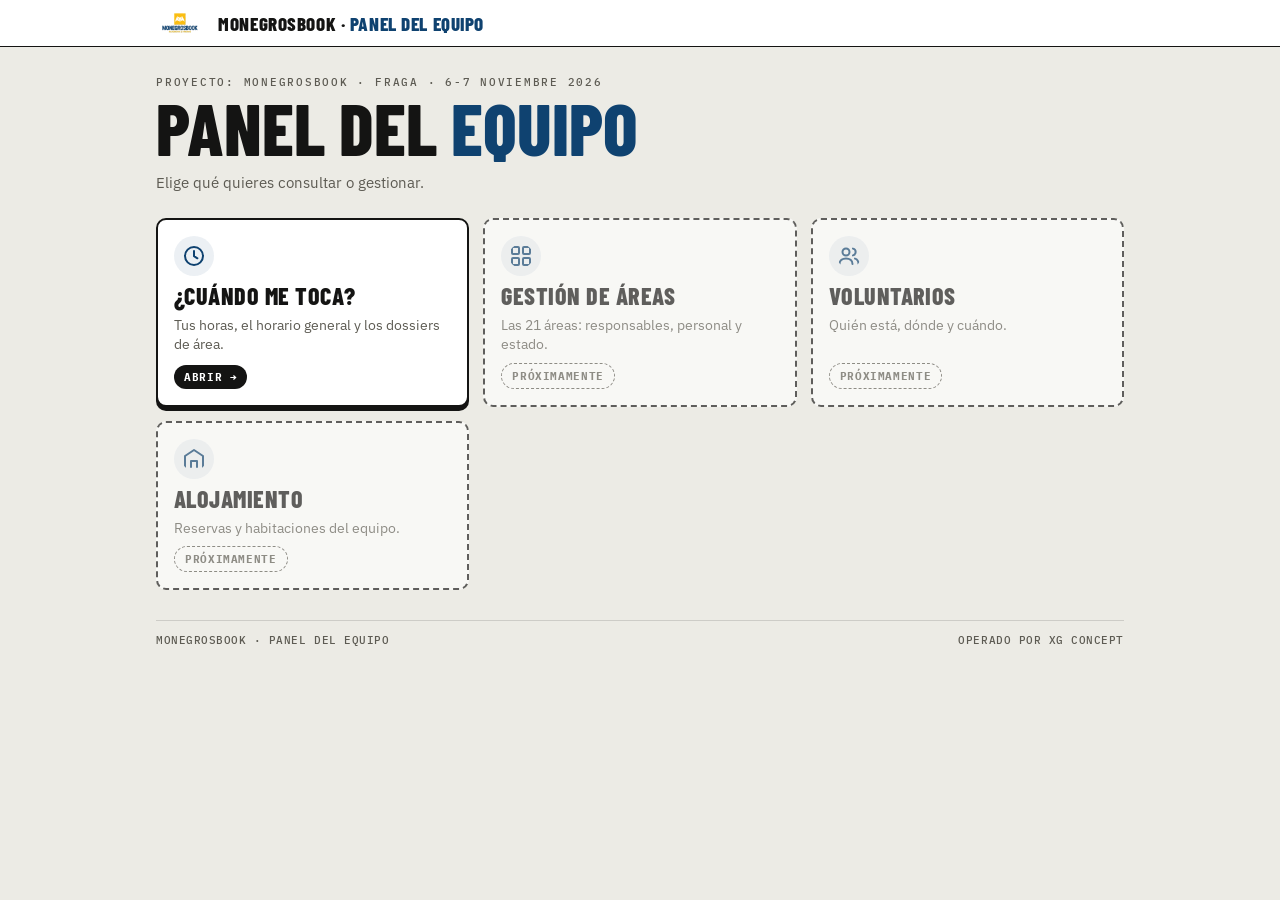
==== index.html @ dddea091 "Portada: menu del panel del equipo" ====
<!doctype html>
<html lang="es"><head><meta charset="utf-8">
<meta name="viewport" content="width=device-width,initial-scale=1,viewport-fit=cover">
<title>MonegrosBook · Panel del equipo</title>
<meta name="robots" content="noindex,nofollow">
<link rel="preconnect" href="https://fonts.googleapis.com"><link rel="preconnect" href="https://fonts.gstatic.com" crossorigin>
<link rel="stylesheet" href="https://fonts.googleapis.com/css2?family=Barlow+Condensed:wght@700;800&family=IBM+Plex+Mono:wght@500;700&family=IBM+Plex+Sans:wght@400;600&display=swap">
<style>
:root{--ground:#ecebe5;--paper:#fff;--ink:#141413;--sub:#5d5b53;--hair:rgba(20,20,19,.14);--acc:#0F4270;--acc-soft:rgba(15,66,112,.08);--amarillo:#FABD12;
--ft:"Barlow Condensed","Arial Narrow",Arial,sans-serif;--fm:"IBM Plex Mono",ui-monospace,monospace;--fx:"IBM Plex Sans",system-ui,Arial,sans-serif}
@media (prefers-color-scheme:dark){:root:not([data-theme="light"]){--ground:#121211;--paper:#1c1b19;--ink:#f1efe8;--sub:#a9a69c;--hair:rgba(241,239,232,.14);--acc:#FABD12;--acc-soft:rgba(250,189,18,.12)}}
:root[data-theme="dark"]{--ground:#121211;--paper:#1c1b19;--ink:#f1efe8;--sub:#a9a69c;--hair:rgba(241,239,232,.14);--acc:#FABD12;--acc-soft:rgba(250,189,18,.12)}
*{box-sizing:border-box}
body{margin:0;background:var(--ground);color:var(--ink);font:15px/1.45 var(--fx)}
.bar{background:var(--paper);border-bottom:1px solid var(--ink)}
.bar .in{max-width:1000px;margin:0 auto;padding:10px 16px;display:flex;align-items:center;gap:14px}
.bar img{height:26px;background:#fff;border-radius:6px;padding:3px 6px}
.bar .nm{font:800 19px var(--ft);letter-spacing:.03em;text-transform:uppercase}
.bar .nm em{font-style:normal;color:var(--acc)}
main{max-width:1000px;margin:0 auto;padding:28px 16px 48px}
.eyebrow{font:500 11px var(--fm);letter-spacing:.16em;text-transform:uppercase;color:var(--sub);margin:0 0 6px}
h1{font:800 clamp(40px,8vw,72px)/.9 var(--ft);text-transform:uppercase;margin:0}
h1 span{color:var(--acc)}
.lead{color:var(--sub);max-width:52ch;margin:12px 0 24px}
.grid{display:grid;grid-template-columns:repeat(auto-fill,minmax(260px,1fr));gap:14px}
.tile{display:flex;flex-direction:column;gap:8px;background:var(--paper);border:2px solid var(--ink);border-radius:10px;box-shadow:0 4px 0 var(--ink);padding:16px;text-decoration:none;color:inherit;transition:transform .12s,box-shadow .12s,border-color .12s}
a.tile:hover,a.tile:focus-visible{border-color:var(--acc);box-shadow:0 4px 0 var(--acc);transform:translateY(-2px);outline:none}
.tile .ic{width:40px;height:40px;padding:8px;border-radius:50%;background:var(--acc-soft);fill:none;stroke:var(--acc);stroke-width:2;stroke-linecap:round;stroke-linejoin:round}
.tile b{font:800 24px/1 var(--ft);text-transform:uppercase;letter-spacing:.02em}
.tile small{color:var(--sub);font-size:13.5px}
.tile .go{margin-top:auto;align-self:flex-start;font:700 10.5px var(--fm);letter-spacing:.06em;text-transform:uppercase;border-radius:20px;padding:5px 10px;background:var(--ink);color:var(--paper)}
.tile.soon{border-style:dashed;box-shadow:none;opacity:.65}
.tile.soon .go{background:transparent;color:var(--sub);border:1.3px dashed var(--sub)}
.foot{margin-top:30px;padding-top:12px;border-top:1px solid var(--hair);display:flex;justify-content:space-between;flex-wrap:wrap;gap:12px;font:500 10.5px var(--fm);letter-spacing:.05em;text-transform:uppercase;color:var(--sub)}
</style></head><body>
<div class="bar"><div class="in"><img src="[data-uri]" alt="MonegrosBook"><span class="nm">MonegrosBook · <em>Panel del equipo</em></span></div></div>
<main>
 <p class="eyebrow">Proyecto: MonegrosBook · Fraga · 6-7 noviembre 2026</p>
 <h1>Panel del <span>equipo</span></h1>
 <p class="lead">Elige qué quieres consultar o gestionar.</p>
 <nav class="grid" aria-label="Herramientas">
  <a class="tile" href="cuando-me-toca/"><svg class="ic" viewBox="0 0 24 24" aria-hidden="true"><circle cx="12" cy="12" r="9"/><path d="M12 7v5.2l3.4 2.1"/></svg><b>¿Cuándo me toca?</b><small>Tus horas, el horario general y los dossiers de área.</small><span class="go">Abrir →</span></a>
  <div class="tile soon"><svg class="ic" viewBox="0 0 24 24" aria-hidden="true"><rect x="3" y="3" width="7" height="7" rx="1"/><rect x="14" y="3" width="7" height="7" rx="1"/><rect x="3" y="14" width="7" height="7" rx="1"/><rect x="14" y="14" width="7" height="7" rx="1"/></svg><b>Gestión de áreas</b><small>Las 21 áreas: responsables, personal y estado.</small><span class="go">Próximamente</span></div>
  <div class="tile soon"><svg class="ic" viewBox="0 0 24 24" aria-hidden="true"><circle cx="9" cy="8" r="3.5"/><path d="M2.5 20c0-3.6 2.9-5.6 6.5-5.6s6.5 2 6.5 5.6"/><path d="M16 4.6a3.5 3.5 0 0 1 0 6.8M18 14.6c2.2.6 3.5 2.4 3.5 5.4"/></svg><b>Voluntarios</b><small>Quién está, dónde y cuándo.</small><span class="go">Próximamente</span></div>
  <div class="tile soon"><svg class="ic" viewBox="0 0 24 24" aria-hidden="true"><path d="M3 20V9l9-6 9 6v11"/><path d="M9 20v-6h6v6"/></svg><b>Alojamiento</b><small>Reservas y habitaciones del equipo.</small><span class="go">Próximamente</span></div>
 </nav>
 <div class="foot"><span>MonegrosBook · Panel del equipo</span><span>Operado por XG Concept</span></div>
</main>
</body></html>
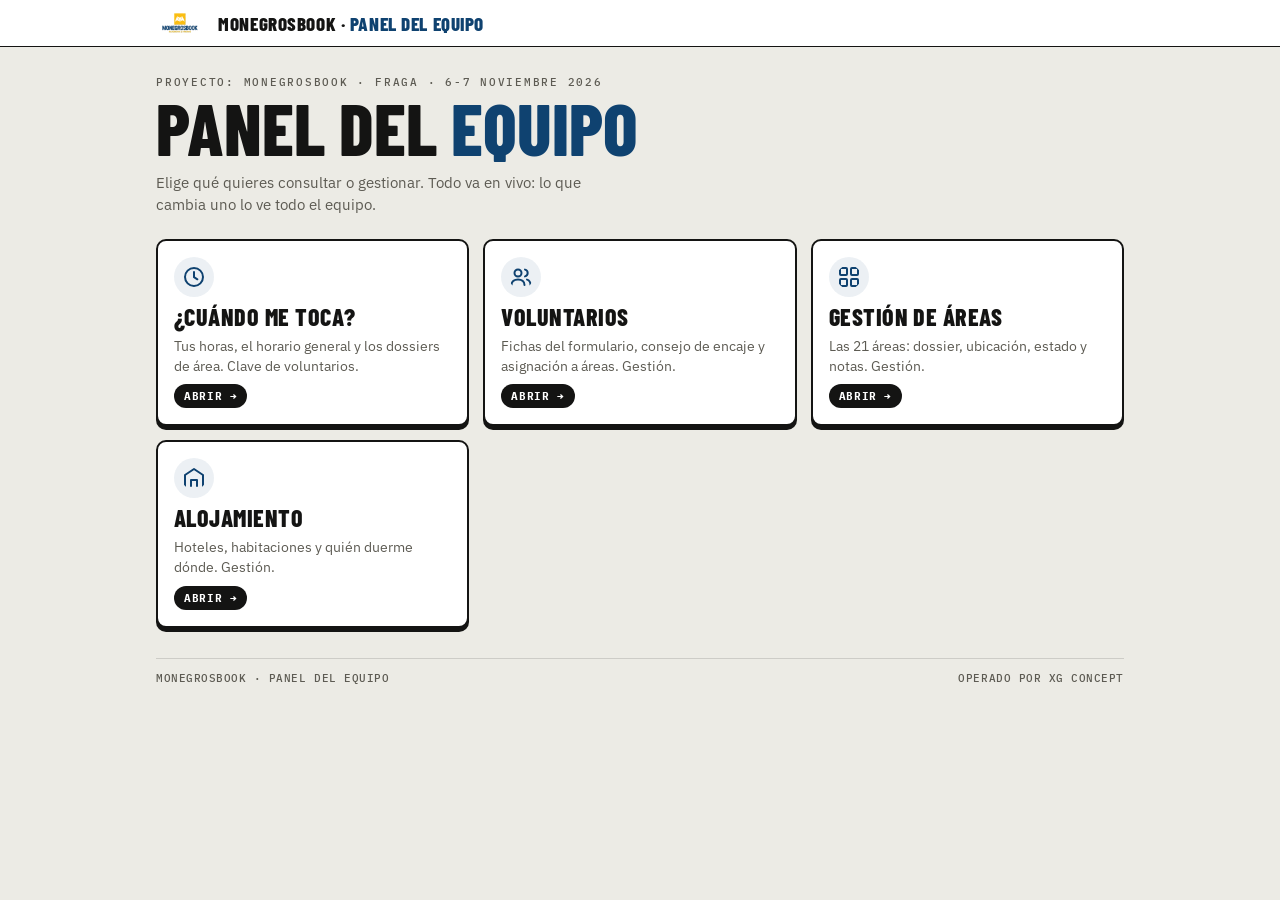
==== commit 008231bc: "Enhance content and add new navigation links Updated the lead paragraph to include information about" ====
--- a/index.html
+++ b/index.html
@@ -37,12 +37,12 @@
 <main>
  <p class="eyebrow">Proyecto: MonegrosBook · Fraga · 6-7 noviembre 2026</p>
  <h1>Panel del <span>equipo</span></h1>
- <p class="lead">Elige qué quieres consultar o gestionar.</p>
+ <p class="lead">Elige qué quieres consultar o gestionar. Todo va en vivo: lo que cambia uno lo ve todo el equipo.</p>
  <nav class="grid" aria-label="Herramientas">
-  <a class="tile" href="cuando-me-toca/"><svg class="ic" viewBox="0 0 24 24" aria-hidden="true"><circle cx="12" cy="12" r="9"/><path d="M12 7v5.2l3.4 2.1"/></svg><b>¿Cuándo me toca?</b><small>Tus horas, el horario general y los dossiers de área.</small><span class="go">Abrir →</span></a>
-  <div class="tile soon"><svg class="ic" viewBox="0 0 24 24" aria-hidden="true"><rect x="3" y="3" width="7" height="7" rx="1"/><rect x="14" y="3" width="7" height="7" rx="1"/><rect x="3" y="14" width="7" height="7" rx="1"/><rect x="14" y="14" width="7" height="7" rx="1"/></svg><b>Gestión de áreas</b><small>Las 21 áreas: responsables, personal y estado.</small><span class="go">Próximamente</span></div>
-  <div class="tile soon"><svg class="ic" viewBox="0 0 24 24" aria-hidden="true"><circle cx="9" cy="8" r="3.5"/><path d="M2.5 20c0-3.6 2.9-5.6 6.5-5.6s6.5 2 6.5 5.6"/><path d="M16 4.6a3.5 3.5 0 0 1 0 6.8M18 14.6c2.2.6 3.5 2.4 3.5 5.4"/></svg><b>Voluntarios</b><small>Quién está, dónde y cuándo.</small><span class="go">Próximamente</span></div>
-  <div class="tile soon"><svg class="ic" viewBox="0 0 24 24" aria-hidden="true"><path d="M3 20V9l9-6 9 6v11"/><path d="M9 20v-6h6v6"/></svg><b>Alojamiento</b><small>Reservas y habitaciones del equipo.</small><span class="go">Próximamente</span></div>
+  <a class="tile" href="cuando-me-toca/"><svg class="ic" viewBox="0 0 24 24" aria-hidden="true"><circle cx="12" cy="12" r="9"/><path d="M12 7v5.2l3.4 2.1"/></svg><b>¿Cuándo me toca?</b><small>Tus horas, el horario general y los dossiers de área. Clave de voluntarios.</small><span class="go">Abrir →</span></a>
+  <a class="tile" href="voluntarios/"><svg class="ic" viewBox="0 0 24 24" aria-hidden="true"><circle cx="9" cy="8" r="3.5"/><path d="M2.5 20c0-3.6 2.9-5.6 6.5-5.6s6.5 2 6.5 5.6"/><path d="M16 4.6a3.5 3.5 0 0 1 0 6.8M18 14.6c2.2.6 3.5 2.4 3.5 5.4"/></svg><b>Voluntarios</b><small>Fichas del formulario, consejo de encaje y asignación a áreas. Gestión.</small><span class="go">Abrir →</span></a>
+  <a class="tile" href="areas/"><svg class="ic" viewBox="0 0 24 24" aria-hidden="true"><rect x="3" y="3" width="7" height="7" rx="1"/><rect x="14" y="3" width="7" height="7" rx="1"/><rect x="3" y="14" width="7" height="7" rx="1"/><rect x="14" y="14" width="7" height="7" rx="1"/></svg><b>Gestión de áreas</b><small>Las 21 áreas: dossier, ubicación, estado y notas. Gestión.</small><span class="go">Abrir →</span></a>
+  <a class="tile" href="alojamiento/"><svg class="ic" viewBox="0 0 24 24" aria-hidden="true"><path d="M3 20V9l9-6 9 6v11"/><path d="M9 20v-6h6v6"/></svg><b>Alojamiento</b><small>Hoteles, habitaciones y quién duerme dónde. Gestión.</small><span class="go">Abrir →</span></a>
  </nav>
  <div class="foot"><span>MonegrosBook · Panel del equipo</span><span>Operado por XG Concept</span></div>
 </main>
